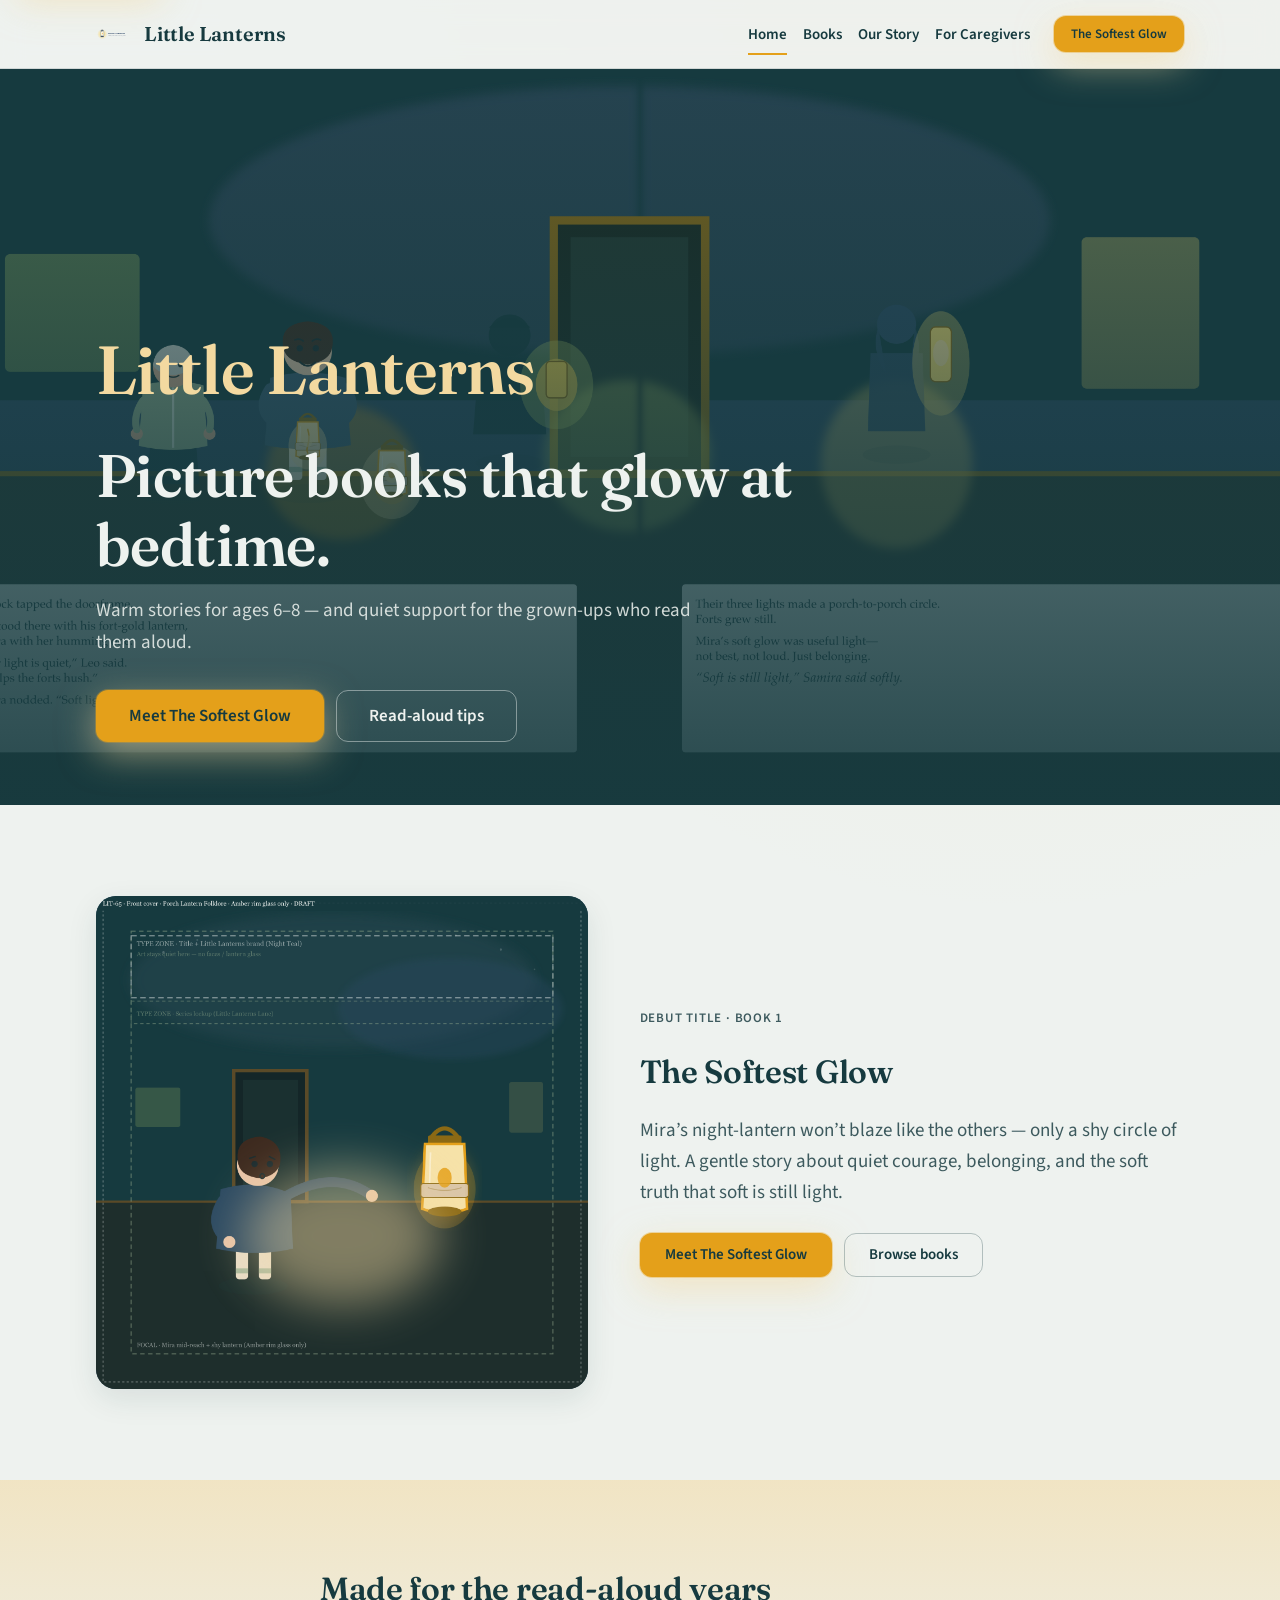
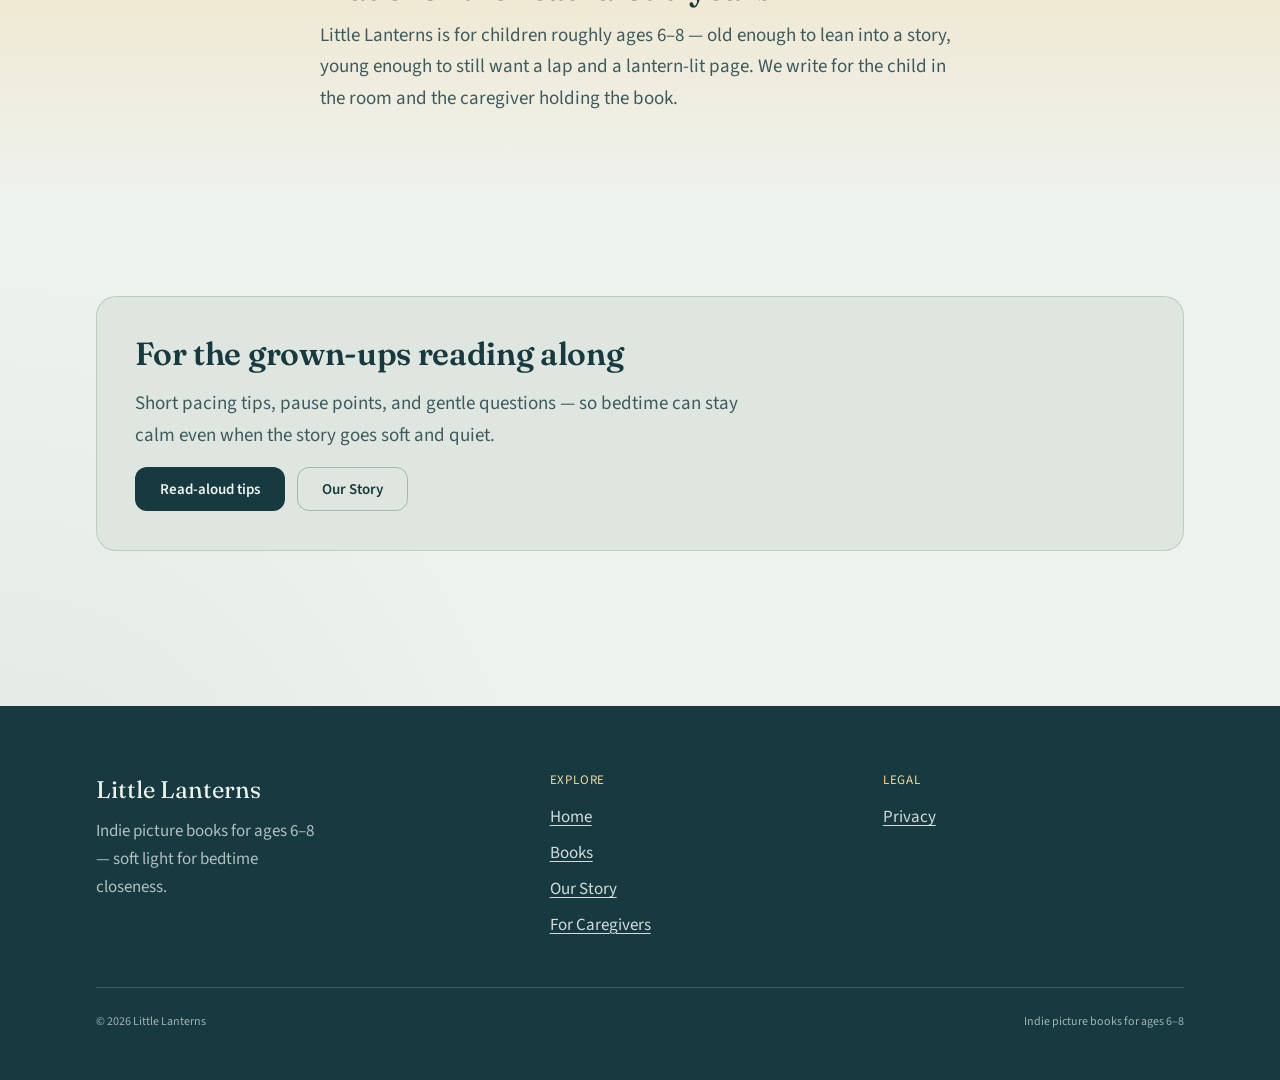
==== index.html @ 205b832d "Publish Little Lanterns website v1 static site. Hosted for LIT-75 via GitHub Pages; no retailer publ" ====
<!DOCTYPE html>
<html lang="en">
  <head>
    <meta charset="utf-8" />
    <meta name="viewport" content="width=device-width, initial-scale=1" />
    <title>Little Lanterns — Picture books that glow at bedtime</title>
    <meta
      name="description"
      content="Little Lanterns makes warm picture books for ages 6–8 — and calm read-aloud support for the grown-ups who share them. Meet debut title The Softest Glow."
    />
    <meta property="og:title" content="Little Lanterns — Picture books that glow at bedtime" />
    <meta
      property="og:description"
      content="Warm picture books for ages 6–8, with read-aloud help for caregivers. Debut: The Softest Glow."
    />
    <meta property="og:type" content="website" />
    <meta property="og:image" content="assets/the-softest-glow-cover.png" />
    <link rel="stylesheet" href="design-system/tokens.css" />
    <link rel="stylesheet" href="design-system/components.css" />
    <link rel="stylesheet" href="assets/site.css" />
  </head>
  <body>
    <a class="ll-skip ll-btn ll-btn--glow" href="#main">Skip to content</a>

    <header class="ll-header">
      <div class="ll-shell ll-header__inner">
        <a class="ll-logo" href="index.html">
          <img
            class="ll-logo__mark"
            src="assets/little-lanterns-mark.svg"
            alt=""
            width="36"
            height="36"
          />
          <span class="ll-brand ll-logo__word">Little Lanterns</span>
        </a>
        <button
          class="ll-nav-toggle"
          type="button"
          data-nav-toggle
          aria-expanded="false"
          aria-controls="site-nav"
        >
          Menu
        </button>
        <nav class="ll-nav" id="site-nav" data-nav aria-label="Primary">
          <ul class="ll-nav__list">
            <li><a class="ll-nav__link" href="index.html" aria-current="page">Home</a></li>
            <li><a class="ll-nav__link" href="books/index.html">Books</a></li>
            <li><a class="ll-nav__link" href="about/index.html">Our Story</a></li>
            <li><a class="ll-nav__link" href="caregivers/index.html">For Caregivers</a></li>
          </ul>
          <a
            class="ll-btn ll-btn--glow ll-btn--sm ll-header__cta"
            href="books/the-softest-glow/index.html"
            >The Softest Glow</a
          >
        </nav>
      </div>
    </header>

    <section class="ll-hero" aria-label="Introduction">
      <div class="ll-hero__media">
        <img
          src="assets/LIT-66-softproof-pp27-28-shared-settle.png"
          alt=""
          width="1600"
          height="1200"
          decoding="async"
          fetchpriority="high"
        />
      </div>
      <div class="ll-shell ll-hero__content">
        <p class="ll-brand">Little Lanterns</p>
        <h1 class="ll-display ll-display-xl">Picture books that glow at bedtime.</h1>
        <p class="ll-lede">
          Warm stories for ages 6–8 — and quiet support for the grown-ups who read them aloud.
        </p>
        <div class="ll-btn-row">
          <a class="ll-btn ll-btn--glow ll-btn--lg" href="books/the-softest-glow/index.html"
            >Meet The Softest Glow</a
          >
          <a class="ll-btn ll-btn--on-dark ll-btn--quiet ll-btn--lg" href="caregivers/index.html"
            >Read-aloud tips</a
          >
        </div>
      </div>
    </section>

    <main id="main">
      <section class="ll-section" aria-labelledby="debut-heading">
        <div class="ll-shell ll-feature-split">
          <a class="ll-book-tile" href="books/the-softest-glow/index.html">
            <div class="ll-book-tile__cover ll-media-frame ll-media-frame--lantern-glow">
              <img
                src="assets/the-softest-glow-cover.png"
                alt="Cover of The Softest Glow"
                width="640"
                height="640"
              />
            </div>
            <span class="ll-sr-only">View The Softest Glow</span>
          </a>
          <div class="ll-stack-5">
            <p class="ll-label" style="margin: 0">Debut title · Book 1</p>
            <h2 id="debut-heading" class="ll-display ll-display-md" style="margin: 0">
              The Softest Glow
            </h2>
            <p class="ll-lede" style="margin: 0">
              Mira’s night-lantern won’t blaze like the others — only a shy circle of light. A
              gentle story about quiet courage, belonging, and the soft truth that soft is still
              light.
            </p>
            <div class="ll-btn-row">
              <a class="ll-btn ll-btn--glow" href="books/the-softest-glow/index.html"
                >Meet The Softest Glow</a
              >
              <a class="ll-btn ll-btn--quiet" href="books/index.html">Browse books</a>
            </div>
          </div>
        </div>
      </section>

      <section class="ll-section ll-band-settle" aria-labelledby="for-heading">
        <div class="ll-shell ll-audience">
          <h2 id="for-heading" class="ll-display ll-display-md" style="margin: 0">
            Made for the read-aloud years
          </h2>
          <p>
            Little Lanterns is for children roughly ages 6–8 — old enough to lean into a story,
            young enough to still want a lap and a lantern-lit page. We write for the child in the
            room and the caregiver holding the book.
          </p>
        </div>
      </section>

      <section class="ll-section" aria-labelledby="care-heading">
        <div class="ll-shell">
          <div class="ll-invite">
            <h2 id="care-heading" class="ll-display ll-display-md" style="margin: 0">
              For the grown-ups reading along
            </h2>
            <p class="ll-lede" style="margin: 0">
              Short pacing tips, pause points, and gentle questions — so bedtime can stay calm even
              when the story goes soft and quiet.
            </p>
            <div class="ll-btn-row">
              <a class="ll-btn ll-btn--primary" href="caregivers/index.html">Read-aloud tips</a>
              <a class="ll-btn ll-btn--quiet" href="about/index.html">Our Story</a>
            </div>
          </div>
        </div>
      </section>
    </main>

    <footer class="ll-footer">
      <div class="ll-shell">
        <div class="ll-footer__grid">
          <div>
            <p class="ll-footer__brand">Little Lanterns</p>
            <p class="ll-footer__tag">
              Indie picture books for ages 6–8 — soft light for bedtime closeness.
            </p>
          </div>
          <div>
            <p class="ll-footer__heading">Explore</p>
            <ul class="ll-footer__list">
              <li><a href="index.html">Home</a></li>
              <li><a href="books/index.html">Books</a></li>
              <li><a href="about/index.html">Our Story</a></li>
              <li><a href="caregivers/index.html">For Caregivers</a></li>
            </ul>
          </div>
          <div>
            <p class="ll-footer__heading">Legal</p>
            <ul class="ll-footer__list">
              <li><a href="privacy/index.html">Privacy</a></li>
            </ul>
          </div>
        </div>
        <div class="ll-footer__legal">
          <span>© 2026 Little Lanterns</span>
          <span>Indie picture books for ages 6–8</span>
        </div>
      </div>
    </footer>

    <script src="assets/site.js" defer></script>
  </body>
</html>
---- design-system/tokens.css ----
/**
 * Little Lanterns — Web Design Tokens
 * Visual system: Porch Lantern Folklore (Art Director lock: LIT-15 / LIT-59)
 * Issue: LIT-69
 *
 * Import once at the app root. Component styles live in components.css.
 */

@import url("https://fonts.googleapis.com/css2?family=Fraunces:opsz,wght@9..144,500;9..144,600;9..144,700&family=Source+Sans+3:ital,wght@0,400;0,500;0,600;0,700;1,400&display=swap");

:root {
  /* —— Brand color (locked AD palette) —— */
  --ll-lantern-amber: #e4a01a;
  --ll-night-teal: #163a3f;
  --ll-mist-paper: #eef2ef;
  --ll-ember-coral: #d45a3a;
  --ll-soft-sage: #8fa88a;
  --ll-porch-blue: #2c4a62;
  --ll-firefly-lime: #c6d96a;
  --ll-window-warm: #f3d9a0;

  /* —— Semantic roles (web) —— */
  --ll-color-bg: var(--ll-mist-paper);
  --ll-color-bg-elevated: #f7f9f7;
  --ll-color-bg-inverse: var(--ll-night-teal);
  --ll-color-bg-dusk: var(--ll-porch-blue);
  --ll-color-bg-settle: var(--ll-window-warm);

  --ll-color-text: var(--ll-night-teal);
  --ll-color-text-muted: #3d5a5e;
  --ll-color-text-on-inverse: var(--ll-mist-paper);
  --ll-color-text-on-dusk: var(--ll-mist-paper);

  --ll-color-brand: var(--ll-night-teal);
  --ll-color-accent: var(--ll-lantern-amber);
  --ll-color-accent-soft: var(--ll-window-warm);
  --ll-color-calm: var(--ll-soft-sage);
  --ll-color-neighbor: var(--ll-firefly-lime);
  --ll-color-stakes: var(--ll-ember-coral);
  /* Darkened coral for small text on Mist Paper (~4.6:1 AA). Raw Ember Coral is large-text only. */
  --ll-color-stakes-text: #a63f28;
  --ll-color-border: color-mix(in srgb, var(--ll-night-teal) 14%, transparent);
  --ll-color-border-strong: color-mix(in srgb, var(--ll-night-teal) 28%, transparent);
  --ll-color-focus: var(--ll-lantern-amber);
  --ll-color-link: var(--ll-porch-blue);
  --ll-color-link-hover: var(--ll-night-teal);

  /* —— Glow (local lantern treatment — never page-wide glitter) —— */
  --ll-glow-shy: color-mix(in srgb, var(--ll-lantern-amber) 35%, transparent);
  --ll-glow-soft-true: color-mix(in srgb, var(--ll-window-warm) 55%, transparent);
  --ll-glow-settle: color-mix(in srgb, var(--ll-window-warm) 40%, transparent);

  /* —— Typography —— */
  --ll-font-display: "Fraunces", "Palatino Linotype", Palatino, serif;
  --ll-font-body: "Source Sans 3", "Source Sans Pro", "Segoe UI", sans-serif;
  --ll-font-ui: var(--ll-font-body);

  --ll-fs-display-xl: clamp(2.5rem, 1.8rem + 2.8vw, 3.75rem);
  --ll-fs-display-lg: clamp(2rem, 1.55rem + 1.8vw, 2.75rem);
  --ll-fs-display-md: clamp(1.625rem, 1.4rem + 0.9vw, 2rem);
  --ll-fs-title: 1.375rem;
  --ll-fs-body-lg: 1.1875rem;
  --ll-fs-body: 1.0625rem;
  --ll-fs-body-sm: 0.9375rem;
  --ll-fs-label: 0.8125rem;
  --ll-fs-caption: 0.75rem;

  --ll-lh-display: 1.15;
  --ll-lh-title: 1.3;
  --ll-lh-body: 1.65;
  --ll-lh-tight: 1.35;

  --ll-tracking-display: -0.01em;
  --ll-tracking-label: 0.06em;

  --ll-fw-regular: 400;
  --ll-fw-medium: 500;
  --ll-fw-semibold: 600;
  --ll-fw-bold: 700;

  /* —— Spacing (4px base) —— */
  --ll-space-1: 0.25rem;
  --ll-space-2: 0.5rem;
  --ll-space-3: 0.75rem;
  --ll-space-4: 1rem;
  --ll-space-5: 1.5rem;
  --ll-space-6: 2rem;
  --ll-space-7: 3rem;
  --ll-space-8: 4rem;
  --ll-space-9: 6rem;

  --ll-section-y: clamp(3.5rem, 2.5rem + 4vw, 6rem);
  --ll-gutter: clamp(1.25rem, 1rem + 2vw, 2rem);
  --ll-content-max: 68rem;
  --ll-prose-max: 38rem;
  --ll-narrow-max: 28rem;

  /* —— Radius / elevation —— */
  --ll-radius-sm: 0.375rem;
  --ll-radius-md: 0.75rem;
  --ll-radius-lg: 1.25rem;
  --ll-radius-pill: 999px;

  --ll-shadow-soft: 0 10px 30px color-mix(in srgb, var(--ll-night-teal) 10%, transparent);
  --ll-shadow-glow: 0 0 0 1px var(--ll-glow-shy), 0 12px 36px var(--ll-glow-soft-true);
  /* Dual-tone focus: teal halo + amber outline (see a11y.css for :focus-visible) */
  --ll-shadow-focus: 0 0 0 3px var(--ll-night-teal), 0 0 0 6px var(--ll-color-focus);

  /* —— Motion —— */
  --ll-ease-out: cubic-bezier(0.22, 1, 0.36, 1);
  --ll-duration-fast: 140ms;
  --ll-duration-med: 280ms;
  --ll-duration-slow: 520ms;

  /* —— Control sizes —— */
  --ll-control-h-sm: 2.25rem;
  --ll-control-h-md: 2.75rem;
  --ll-control-h-lg: 3.25rem;
  --ll-icon-sm: 1rem;
  --ll-icon-md: 1.25rem;
}

@media (prefers-reduced-motion: reduce) {
  :root {
    --ll-duration-fast: 0ms;
    --ll-duration-med: 0ms;
    --ll-duration-slow: 0ms;
  }
}

/* Full transform/animation kill lives in a11y.css */
---- design-system/components.css ----
/**
 * Little Lanterns — Component primitives
 * Depends on tokens.css
 */

*,
*::before,
*::after {
  box-sizing: border-box;
}

html {
  color-scheme: light;
}

body {
  margin: 0;
  font-family: var(--ll-font-body);
  font-size: var(--ll-fs-body);
  font-weight: var(--ll-fw-regular);
  line-height: var(--ll-lh-body);
  color: var(--ll-color-text);
  background:
    radial-gradient(
      120% 80% at 80% -10%,
      color-mix(in srgb, var(--ll-window-warm) 35%, transparent),
      transparent 55%
    ),
    radial-gradient(
      90% 60% at 0% 100%,
      color-mix(in srgb, var(--ll-soft-sage) 18%, transparent),
      transparent 50%
    ),
    var(--ll-color-bg);
  -webkit-font-smoothing: antialiased;
  text-rendering: optimizeLegibility;
}

img {
  max-width: 100%;
  height: auto;
  display: block;
}

a {
  color: var(--ll-color-link);
  text-underline-offset: 0.18em;
  transition: color var(--ll-duration-fast) var(--ll-ease-out);
}

a:hover {
  color: var(--ll-color-link-hover);
}

:focus-visible {
  outline: 3px solid var(--ll-lantern-amber);
  outline-offset: 3px;
  box-shadow: 0 0 0 3px var(--ll-night-teal);
}

/* —— Type roles —— */
.ll-brand {
  font-family: var(--ll-font-display);
  font-weight: var(--ll-fw-semibold);
  font-optical-sizing: auto;
  letter-spacing: var(--ll-tracking-display);
  color: var(--ll-color-brand);
}

.ll-display {
  font-family: var(--ll-font-display);
  font-weight: var(--ll-fw-semibold);
  font-optical-sizing: auto;
  line-height: var(--ll-lh-display);
  letter-spacing: var(--ll-tracking-display);
  color: var(--ll-color-text);
}

.ll-display-xl { font-size: var(--ll-fs-display-xl); }
.ll-display-lg { font-size: var(--ll-fs-display-lg); }
.ll-display-md { font-size: var(--ll-fs-display-md); }

.ll-title {
  font-family: var(--ll-font-display);
  font-size: var(--ll-fs-title);
  font-weight: var(--ll-fw-semibold);
  line-height: var(--ll-lh-title);
}

.ll-lede {
  font-size: var(--ll-fs-body-lg);
  max-width: var(--ll-prose-max);
  color: var(--ll-color-text-muted);
}

.ll-label {
  font-family: var(--ll-font-ui);
  font-size: var(--ll-fs-label);
  font-weight: var(--ll-fw-semibold);
  letter-spacing: var(--ll-tracking-label);
  text-transform: uppercase;
  color: var(--ll-color-text-muted);
}

.ll-caption {
  font-size: var(--ll-fs-caption);
  line-height: var(--ll-lh-tight);
  color: var(--ll-color-text-muted);
}

.ll-prose {
  max-width: var(--ll-prose-max);
}

.ll-prose > * + * {
  margin-top: var(--ll-space-4);
}

/* —— Layout —— */
.ll-shell {
  width: min(100% - (var(--ll-gutter) * 2), var(--ll-content-max));
  margin-inline: auto;
}

.ll-section {
  padding-block: var(--ll-section-y);
}

.ll-band-inverse {
  background: linear-gradient(
    165deg,
    var(--ll-porch-blue) 0%,
    var(--ll-night-teal) 58%,
    #102a2e 100%
  );
  color: var(--ll-color-text-on-inverse);
}

.ll-band-inverse .ll-brand,
.ll-band-inverse .ll-display,
.ll-band-inverse .ll-title {
  color: var(--ll-color-text-on-inverse);
}

.ll-band-inverse .ll-lede,
.ll-band-inverse .ll-caption,
.ll-band-inverse .ll-label {
  /* ≥85% mist over night teal keeps ~8:1; avoid dropping below ~78% (~7:1) */
  color: color-mix(in srgb, var(--ll-mist-paper) 88%, transparent);
}

.ll-band-settle {
  background:
    linear-gradient(
      180deg,
      color-mix(in srgb, var(--ll-window-warm) 55%, var(--ll-mist-paper)),
      var(--ll-mist-paper)
    );
}

/* —— Buttons —— */
.ll-btn {
  --ll-btn-bg: var(--ll-night-teal);
  --ll-btn-fg: var(--ll-mist-paper);
  --ll-btn-border: transparent;
  --ll-btn-hover: color-mix(in srgb, var(--ll-night-teal) 88%, #000);

  appearance: none;
  display: inline-flex;
  align-items: center;
  justify-content: center;
  gap: var(--ll-space-2);
  min-height: var(--ll-control-h-md);
  padding: 0 var(--ll-space-5);
  border: 1.5px solid var(--ll-btn-border);
  border-radius: var(--ll-radius-md);
  background: var(--ll-btn-bg);
  color: var(--ll-btn-fg);
  font-family: var(--ll-font-ui);
  font-size: var(--ll-fs-body-sm);
  font-weight: var(--ll-fw-semibold);
  line-height: 1;
  text-decoration: none;
  cursor: pointer;
  transition:
    background var(--ll-duration-fast) var(--ll-ease-out),
    color var(--ll-duration-fast) var(--ll-ease-out),
    border-color var(--ll-duration-fast) var(--ll-ease-out),
    transform var(--ll-duration-fast) var(--ll-ease-out),
    box-shadow var(--ll-duration-med) var(--ll-ease-out);
}

.ll-btn:hover {
  background: var(--ll-btn-hover);
  color: var(--ll-btn-fg);
  text-decoration: none;
}

.ll-btn:active {
  transform: translateY(1px);
}

.ll-btn:disabled,
.ll-btn[aria-disabled="true"] {
  opacity: 0.5;
  cursor: not-allowed;
  transform: none;
}

.ll-btn--lg {
  min-height: var(--ll-control-h-lg);
  padding-inline: var(--ll-space-6);
  font-size: var(--ll-fs-body);
}

.ll-btn--sm {
  min-height: var(--ll-control-h-sm);
  padding-inline: var(--ll-space-4);
  font-size: var(--ll-fs-label);
}

.ll-btn--primary {
  --ll-btn-bg: var(--ll-night-teal);
  --ll-btn-fg: var(--ll-mist-paper);
  --ll-btn-hover: color-mix(in srgb, var(--ll-night-teal) 86%, #000);
}

.ll-btn--glow {
  --ll-btn-bg: var(--ll-lantern-amber);
  --ll-btn-fg: var(--ll-night-teal);
  --ll-btn-hover: color-mix(in srgb, var(--ll-lantern-amber) 88%, #fff);
  box-shadow: var(--ll-shadow-glow);
}

.ll-btn--quiet {
  --ll-btn-bg: transparent;
  --ll-btn-fg: var(--ll-night-teal);
  --ll-btn-border: var(--ll-color-border-strong);
  --ll-btn-hover: color-mix(in srgb, var(--ll-soft-sage) 22%, var(--ll-mist-paper));
}

.ll-btn--on-dark {
  --ll-btn-bg: var(--ll-mist-paper);
  --ll-btn-fg: var(--ll-night-teal);
  --ll-btn-hover: color-mix(in srgb, var(--ll-mist-paper) 88%, var(--ll-window-warm));
}

.ll-btn--on-dark.ll-btn--quiet {
  --ll-btn-bg: transparent;
  --ll-btn-fg: var(--ll-mist-paper);
  --ll-btn-border: color-mix(in srgb, var(--ll-mist-paper) 45%, transparent);
  --ll-btn-hover: color-mix(in srgb, var(--ll-mist-paper) 12%, transparent);
}

.ll-btn-row {
  display: flex;
  flex-wrap: wrap;
  gap: var(--ll-space-3);
}

/* —— Interactive surfaces (books / caregiver tools) —— */
.ll-book-tile {
  display: grid;
  gap: var(--ll-space-4);
  text-decoration: none;
  color: inherit;
  transition: transform var(--ll-duration-med) var(--ll-ease-out);
}

.ll-book-tile:hover {
  transform: translateY(-3px);
  color: inherit;
  text-decoration: none;
}

.ll-book-tile__cover {
  position: relative;
  aspect-ratio: 1 / 1;
  border-radius: var(--ll-radius-lg);
  overflow: hidden;
  background: var(--ll-night-teal);
  box-shadow: var(--ll-shadow-soft);
}

.ll-book-tile__cover img {
  width: 100%;
  height: 100%;
  object-fit: cover;
}

.ll-book-tile__cover::after {
  content: "";
  position: absolute;
  inset: auto 18% 12% 18%;
  height: 28%;
  border-radius: 50%;
  background: var(--ll-glow-shy);
  filter: blur(18px);
  pointer-events: none;
  opacity: 0.85;
}

.ll-book-tile__meta {
  display: grid;
  gap: var(--ll-space-1);
}

.ll-care-panel {
  display: grid;
  gap: var(--ll-space-3);
  padding: var(--ll-space-5);
  border-radius: var(--ll-radius-lg);
  background: color-mix(in srgb, var(--ll-window-warm) 42%, var(--ll-mist-paper));
  border: 1px solid color-mix(in srgb, var(--ll-lantern-amber) 28%, transparent);
}

.ll-care-panel__title {
  margin: 0;
  font-family: var(--ll-font-display);
  font-size: var(--ll-fs-title);
}

/* —— Imagery treatment —— */
.ll-media-bleed {
  width: 100vw;
  margin-left: calc(50% - 50vw);
  overflow: hidden;
  background: var(--ll-night-teal);
}

.ll-media-bleed img {
  width: 100%;
  max-height: min(72vh, 44rem);
  object-fit: cover;
  object-position: center 40%;
}

.ll-media-frame {
  position: relative;
  border-radius: var(--ll-radius-lg);
  overflow: hidden;
  background: var(--ll-porch-blue);
  box-shadow: var(--ll-shadow-soft);
}

.ll-media-frame--lantern-glow::after {
  content: "";
  position: absolute;
  inset: 55% 30% 8% 30%;
  border-radius: 50%;
  background: var(--ll-glow-soft-true);
  filter: blur(24px);
  pointer-events: none;
}

.ll-media-mat {
  padding: var(--ll-space-3);
  background: var(--ll-mist-paper);
  border: 1px solid var(--ll-color-border);
  border-radius: var(--ll-radius-lg);
}

.ll-media-mat > .ll-media-frame {
  border-radius: calc(var(--ll-radius-lg) - 4px);
}

/* —— Forms (caregiver tools) —— */
.ll-field {
  display: grid;
  gap: var(--ll-space-2);
}

.ll-input,
.ll-select,
.ll-textarea {
  width: 100%;
  min-height: var(--ll-control-h-md);
  padding: 0.65rem 0.9rem;
  border: 1.5px solid var(--ll-color-border-strong);
  border-radius: var(--ll-radius-md);
  background: #fff;
  color: var(--ll-color-text);
  font: inherit;
}

.ll-textarea {
  min-height: 7rem;
  resize: vertical;
}

.ll-input:focus-visible,
.ll-select:focus-visible,
.ll-textarea:focus-visible {
  border-color: var(--ll-lantern-amber);
}

/* —— Utilities —— */
.ll-stack-2 { display: grid; gap: var(--ll-space-2); }
.ll-stack-3 { display: grid; gap: var(--ll-space-3); }
.ll-stack-4 { display: grid; gap: var(--ll-space-4); }
.ll-stack-5 { display: grid; gap: var(--ll-space-5); }
.ll-stack-6 { display: grid; gap: var(--ll-space-6); }

.ll-cluster {
  display: flex;
  flex-wrap: wrap;
  gap: var(--ll-space-3);
  align-items: center;
}

.ll-sr-only {
  position: absolute;
  width: 1px;
  height: 1px;
  padding: 0;
  margin: -1px;
  overflow: hidden;
  clip: rect(0, 0, 0, 0);
  white-space: nowrap;
  border: 0;
}
---- assets/site.css ----
/**
 * Little Lanterns site chrome — layout beyond design-system primitives.
 * Depends on /design-system/tokens.css + components.css
 */

.ll-skip {
  position: absolute;
  left: var(--ll-space-4);
  top: var(--ll-space-4);
  z-index: 100;
  transform: translateY(-160%);
  transition: transform var(--ll-duration-fast) var(--ll-ease-out);
}

.ll-skip:focus {
  transform: translateY(0);
}

.ll-header {
  position: sticky;
  top: 0;
  z-index: 40;
  backdrop-filter: blur(12px);
  background: color-mix(in srgb, var(--ll-mist-paper) 88%, transparent);
  border-bottom: 1px solid var(--ll-color-border);
}

.ll-header__inner {
  display: flex;
  align-items: center;
  justify-content: space-between;
  gap: var(--ll-space-4);
  min-height: 4.25rem;
  padding-block: var(--ll-space-3);
}

.ll-logo {
  display: inline-flex;
  align-items: center;
  gap: var(--ll-space-3);
  text-decoration: none;
  color: inherit;
}

.ll-logo:hover {
  color: inherit;
  text-decoration: none;
}

.ll-logo__mark {
  width: 2.25rem;
  height: 2.25rem;
  flex-shrink: 0;
}

.ll-logo__word {
  font-size: 1.25rem;
  line-height: 1;
}

.ll-nav {
  display: flex;
  align-items: center;
  gap: var(--ll-space-5);
}

.ll-nav__list {
  display: flex;
  flex-wrap: wrap;
  gap: var(--ll-space-1) var(--ll-space-4);
  margin: 0;
  padding: 0;
  list-style: none;
}

.ll-nav__link {
  font-family: var(--ll-font-ui);
  font-size: var(--ll-fs-body-sm);
  font-weight: var(--ll-fw-semibold);
  color: var(--ll-color-text);
  text-decoration: none;
  padding-block: var(--ll-space-2);
  border-bottom: 2px solid transparent;
}

.ll-nav__link:hover {
  color: var(--ll-color-link);
  text-decoration: none;
}

.ll-nav__link[aria-current="page"] {
  border-bottom-color: var(--ll-lantern-amber);
  color: var(--ll-night-teal);
}

.ll-nav-toggle {
  display: none;
  appearance: none;
  border: 1.5px solid var(--ll-color-border-strong);
  border-radius: var(--ll-radius-md);
  background: transparent;
  color: var(--ll-night-teal);
  min-height: 2.5rem;
  padding: 0 var(--ll-space-3);
  font: inherit;
  font-weight: var(--ll-fw-semibold);
  cursor: pointer;
}

.ll-hero {
  position: relative;
  min-height: min(88vh, 46rem);
  display: grid;
  align-items: end;
  color: var(--ll-mist-paper);
  overflow: hidden;
}

.ll-hero__media {
  position: absolute;
  inset: 0;
  z-index: 0;
}

.ll-hero__media img {
  width: 100%;
  height: 100%;
  object-fit: cover;
  object-position: center 35%;
}

.ll-hero__media::after {
  content: "";
  position: absolute;
  inset: 0;
  background:
    linear-gradient(
      180deg,
      color-mix(in srgb, var(--ll-night-teal) 18%, transparent) 0%,
      color-mix(in srgb, var(--ll-night-teal) 72%, transparent) 55%,
      color-mix(in srgb, var(--ll-night-teal) 92%, transparent) 100%
    );
}

.ll-hero__content {
  position: relative;
  z-index: 1;
  padding-block: clamp(3rem, 8vh, 5.5rem) clamp(2.5rem, 7vh, 4.5rem);
  animation: ll-rise var(--ll-duration-slow) var(--ll-ease-out) both;
}

.ll-hero .ll-brand {
  color: var(--ll-window-warm);
  font-size: clamp(2.75rem, 2rem + 3vw, 4.25rem);
  display: block;
  margin-bottom: var(--ll-space-4);
}

.ll-hero .ll-display {
  color: var(--ll-mist-paper);
  max-width: 18ch;
  margin: 0 0 var(--ll-space-4);
}

.ll-hero .ll-lede {
  color: color-mix(in srgb, var(--ll-mist-paper) 86%, transparent);
  margin: 0 0 var(--ll-space-6);
}

.ll-feature-split {
  display: grid;
  grid-template-columns: minmax(0, 0.95fr) minmax(0, 1.05fr);
  gap: clamp(1.5rem, 4vw, 3.5rem);
  align-items: center;
}

.ll-audience {
  display: grid;
  gap: var(--ll-space-3);
  max-width: 40rem;
}

.ll-audience p {
  margin: 0;
  font-size: var(--ll-fs-body-lg);
  color: var(--ll-color-text-muted);
}

.ll-invite {
  display: grid;
  gap: var(--ll-space-4);
  padding: clamp(1.5rem, 3vw, 2.5rem);
  border-radius: var(--ll-radius-lg);
  background: color-mix(in srgb, var(--ll-soft-sage) 16%, var(--ll-mist-paper));
  border: 1px solid color-mix(in srgb, var(--ll-soft-sage) 40%, transparent);
}

.ll-footer {
  margin-top: var(--ll-space-8);
  padding-block: var(--ll-space-8) var(--ll-space-7);
  background: var(--ll-night-teal);
  color: var(--ll-mist-paper);
}

.ll-footer a {
  color: color-mix(in srgb, var(--ll-mist-paper) 88%, transparent);
}

.ll-footer a:hover {
  color: var(--ll-window-warm);
}

.ll-footer__grid {
  display: grid;
  grid-template-columns: 1.4fr 1fr 1fr;
  gap: var(--ll-space-6);
}

.ll-footer__brand {
  font-family: var(--ll-font-display);
  font-size: 1.5rem;
  margin: 0 0 var(--ll-space-2);
}

.ll-footer__tag {
  margin: 0;
  color: color-mix(in srgb, var(--ll-mist-paper) 72%, transparent);
  max-width: 28ch;
}

.ll-footer__heading {
  margin: 0 0 var(--ll-space-3);
  font-size: var(--ll-fs-label);
  letter-spacing: var(--ll-tracking-label);
  text-transform: uppercase;
  color: var(--ll-window-warm);
}

.ll-footer__list {
  margin: 0;
  padding: 0;
  list-style: none;
  display: grid;
  gap: var(--ll-space-2);
}

.ll-footer__legal {
  margin-top: var(--ll-space-7);
  padding-top: var(--ll-space-5);
  border-top: 1px solid color-mix(in srgb, var(--ll-mist-paper) 18%, transparent);
  display: flex;
  flex-wrap: wrap;
  gap: var(--ll-space-3);
  justify-content: space-between;
  font-size: var(--ll-fs-caption);
  color: color-mix(in srgb, var(--ll-mist-paper) 65%, transparent);
}

.ll-page-hero {
  padding-block: clamp(2.5rem, 6vh, 4rem) var(--ll-space-6);
}

.ll-book-grid {
  display: grid;
  grid-template-columns: repeat(auto-fit, minmax(15rem, 18rem));
  gap: var(--ll-space-6);
}

.ll-coming {
  opacity: 0.72;
  pointer-events: none;
}

.ll-detail {
  display: grid;
  grid-template-columns: minmax(0, 22rem) minmax(0, 1fr);
  gap: clamp(1.75rem, 4vw, 3.5rem);
  align-items: start;
}

.ll-beats {
  margin: 0;
  padding: 0;
  list-style: none;
  display: grid;
  gap: var(--ll-space-4);
}

.ll-beats li {
  padding-left: var(--ll-space-5);
  border-left: 3px solid var(--ll-lantern-amber);
}

.ll-look {
  display: grid;
  grid-template-columns: repeat(auto-fit, minmax(11rem, 1fr));
  gap: var(--ll-space-4);
}

.ll-look figure {
  margin: 0;
  display: grid;
  gap: var(--ll-space-2);
}

.ll-look img {
  border-radius: var(--ll-radius-md);
  box-shadow: var(--ll-shadow-soft);
  aspect-ratio: 1;
  object-fit: cover;
}

.ll-tips {
  display: grid;
  gap: var(--ll-space-4);
}

@keyframes ll-rise {
  from {
    opacity: 0;
    transform: translateY(1rem);
  }
  to {
    opacity: 1;
    transform: translateY(0);
  }
}

@media (max-width: 820px) {
  .ll-nav-toggle {
    display: inline-flex;
    align-items: center;
  }

  .ll-nav {
    position: absolute;
    left: var(--ll-gutter);
    right: var(--ll-gutter);
    top: calc(100% + 0.35rem);
    display: none;
    flex-direction: column;
    align-items: stretch;
    gap: var(--ll-space-3);
    padding: var(--ll-space-4);
    border-radius: var(--ll-radius-lg);
    background: var(--ll-mist-paper);
    border: 1px solid var(--ll-color-border-strong);
    box-shadow: var(--ll-shadow-soft);
  }

  .ll-nav.is-open {
    display: flex;
  }

  .ll-nav__list {
    flex-direction: column;
    gap: 0;
  }

  .ll-nav__link {
    display: block;
    padding: var(--ll-space-3) 0;
  }

  .ll-feature-split,
  .ll-detail,
  .ll-footer__grid {
    grid-template-columns: 1fr;
  }

  .ll-header__cta {
    display: none;
  }
}

@media (prefers-reduced-motion: reduce) {
  .ll-hero__content,
  .ll-book-tile {
    animation: none !important;
    transition: none !important;
  }
}
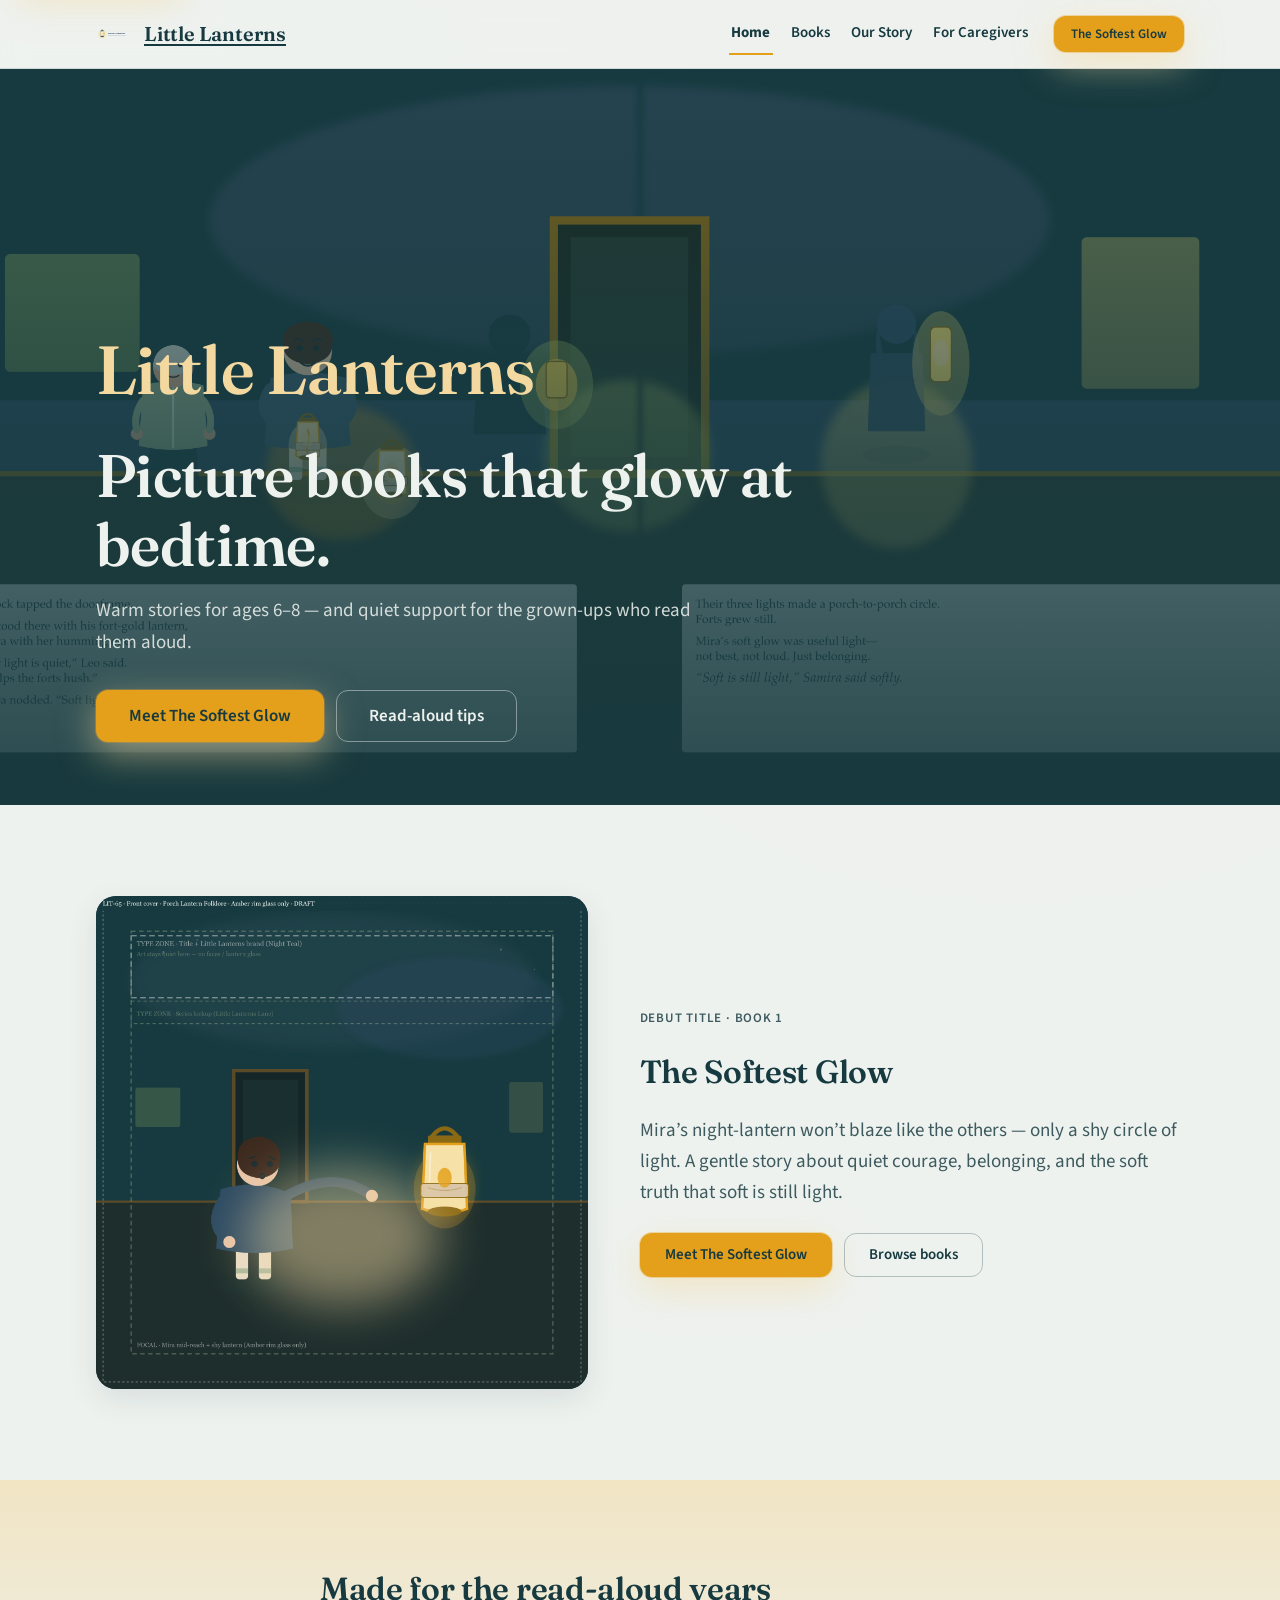
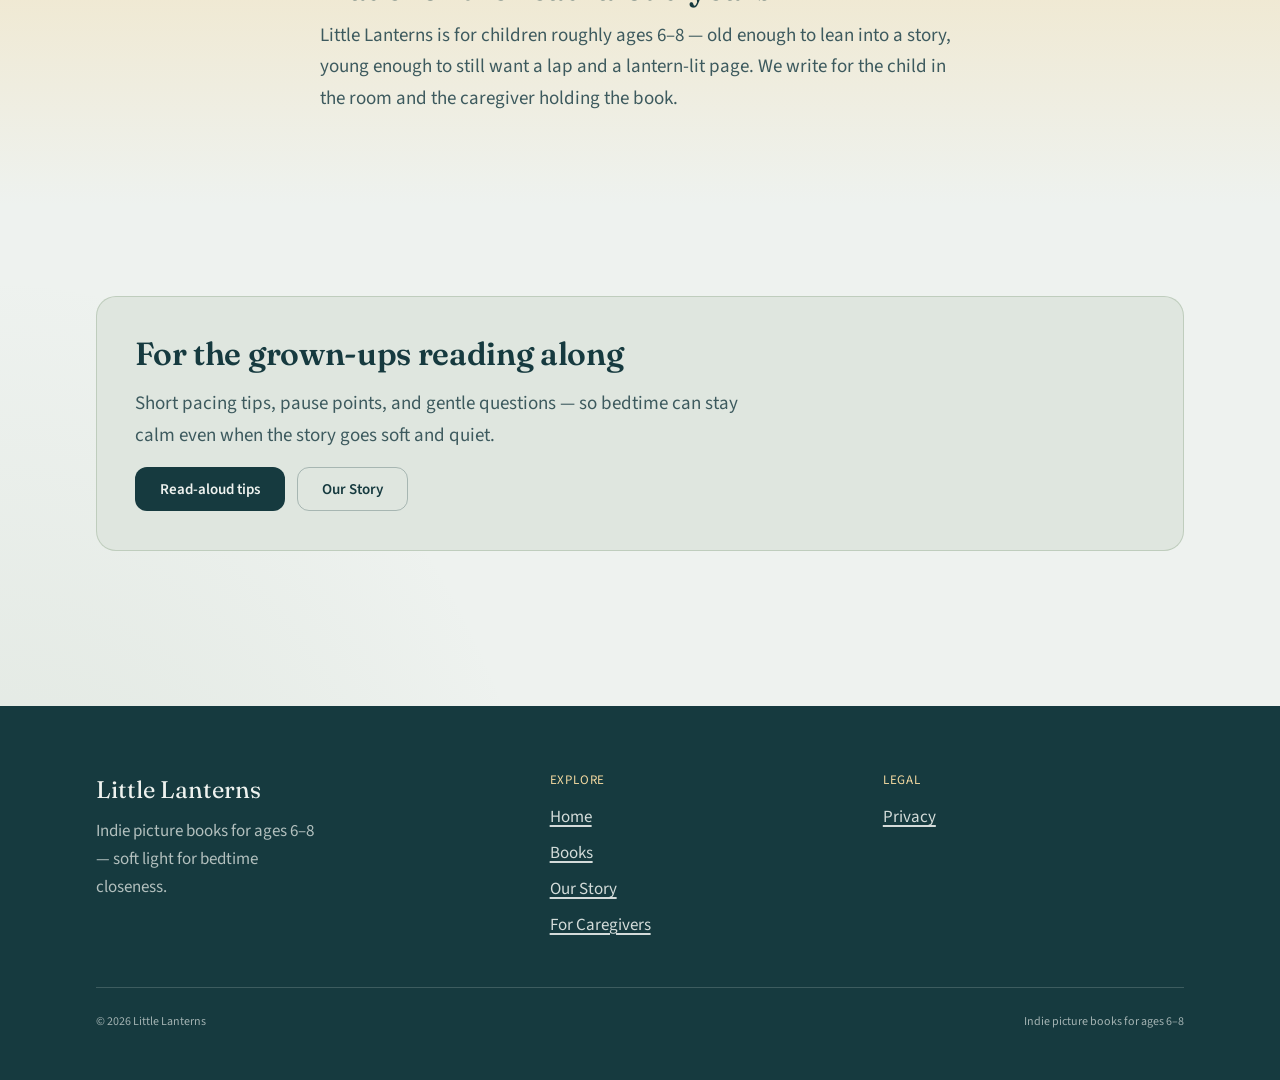
==== commit 463f3cd0: "fix(a11y): wire a11y.css and relative URLs for GitHub Pages LIT-78 page-level WCAG AA pass: import d" ====
--- a/index.html
+++ b/index.html
@@ -17,10 +17,11 @@
     <meta property="og:image" content="assets/the-softest-glow-cover.png" />
     <link rel="stylesheet" href="design-system/tokens.css" />
     <link rel="stylesheet" href="design-system/components.css" />
+    <link rel="stylesheet" href="design-system/a11y.css" />
     <link rel="stylesheet" href="assets/site.css" />
   </head>
   <body>
-    <a class="ll-skip ll-btn ll-btn--glow" href="#main">Skip to content</a>
+    <a class="ll-skip ll-btn ll-btn--glow" href="#main-content">Skip to main content</a>
 
     <header class="ll-header">
       <div class="ll-shell ll-header__inner">
@@ -31,7 +32,7 @@
             alt=""
             width="36"
             height="36"
-          />
+           aria-hidden="true" />
           <span class="ll-brand ll-logo__word">Little Lanterns</span>
         </a>
         <button
@@ -59,35 +60,36 @@
       </div>
     </header>
 
-    <section class="ll-hero" aria-label="Introduction">
-      <div class="ll-hero__media">
-        <img
-          src="assets/LIT-66-softproof-pp27-28-shared-settle.png"
-          alt=""
-          width="1600"
-          height="1200"
-          decoding="async"
-          fetchpriority="high"
-        />
-      </div>
-      <div class="ll-shell ll-hero__content">
-        <p class="ll-brand">Little Lanterns</p>
-        <h1 class="ll-display ll-display-xl">Picture books that glow at bedtime.</h1>
-        <p class="ll-lede">
-          Warm stories for ages 6–8 — and quiet support for the grown-ups who read them aloud.
-        </p>
-        <div class="ll-btn-row">
-          <a class="ll-btn ll-btn--glow ll-btn--lg" href="books/the-softest-glow/index.html"
-            >Meet The Softest Glow</a
-          >
-          <a class="ll-btn ll-btn--on-dark ll-btn--quiet ll-btn--lg" href="caregivers/index.html"
-            >Read-aloud tips</a
-          >
+    <main id="main-content" tabindex="-1">
+      <section class="ll-hero" aria-label="Introduction">
+        <div class="ll-hero__media">
+          <img
+            src="assets/LIT-66-softproof-pp27-28-shared-settle.png"
+            alt=""
+            width="1600"
+            height="1200"
+            decoding="async"
+            fetchpriority="high"
+            aria-hidden="true"
+          />
         </div>
-      </div>
-    </section>
+        <div class="ll-shell ll-hero__content">
+          <p class="ll-brand">Little Lanterns</p>
+          <h1 class="ll-display ll-display-xl">Picture books that glow at bedtime.</h1>
+          <p class="ll-lede">
+            Warm stories for ages 6–8 — and quiet support for the grown-ups who read them aloud.
+          </p>
+          <div class="ll-btn-row">
+            <a class="ll-btn ll-btn--glow ll-btn--lg" href="books/the-softest-glow/index.html"
+              >Meet The Softest Glow</a
+            >
+            <a class="ll-btn ll-btn--on-dark ll-btn--quiet ll-btn--lg" href="caregivers/index.html"
+              >Read-aloud tips</a
+            >
+          </div>
+        </div>
+      </section>
 
-    <main id="main">
       <section class="ll-section" aria-labelledby="debut-heading">
         <div class="ll-shell ll-feature-split">
           <a class="ll-book-tile" href="books/the-softest-glow/index.html">
--- a/design-system/a11y.css
+++ b/design-system/a11y.css
@@ -0,0 +1,282 @@
+/**
+ * Little Lanterns — Accessibility primitives (WCAG AA)
+ * Issue: LIT-74
+ * Depends on: tokens.css, components.css
+ *
+ * Import after components.css on every page.
+ */
+
+/* —— Skip link —— */
+.ll-skip {
+  position: absolute;
+  inset-inline-start: var(--ll-gutter);
+  top: var(--ll-space-3);
+  z-index: 1000;
+  padding: 0.65rem 1rem;
+  border-radius: var(--ll-radius-md);
+  background: var(--ll-night-teal);
+  color: var(--ll-mist-paper);
+  font-weight: var(--ll-fw-semibold);
+  text-decoration: none;
+  transform: translateY(-200%);
+  transition: transform var(--ll-duration-fast) var(--ll-ease-out);
+}
+
+.ll-skip:focus,
+.ll-skip:focus-visible {
+  transform: translateY(0);
+  box-shadow: var(--ll-shadow-focus);
+  outline: none;
+  color: var(--ll-mist-paper);
+}
+
+/* —— Focus: dual ring works on mist + inverse —— */
+:focus-visible {
+  outline: 3px solid var(--ll-lantern-amber);
+  outline-offset: 3px;
+  box-shadow: 0 0 0 3px var(--ll-night-teal);
+}
+
+.ll-band-inverse :focus-visible,
+.ll-btn--on-dark:focus-visible,
+.ll-btn--glow:focus-visible {
+  outline-color: var(--ll-window-warm);
+  box-shadow: 0 0 0 3px var(--ll-night-teal);
+}
+
+/* —— Body links: never color-only —— */
+a:not(.ll-btn):not(.ll-book-tile):not(.ll-nav__link):not(.ll-brand-link) {
+  text-decoration: underline;
+  text-decoration-thickness: 1.5px;
+  text-underline-offset: 0.18em;
+}
+
+/* —— Site header / primary nav —— */
+.ll-site-header {
+  position: sticky;
+  top: 0;
+  z-index: 50;
+  background: color-mix(in srgb, var(--ll-mist-paper) 92%, transparent);
+  backdrop-filter: blur(10px);
+  border-bottom: 1px solid var(--ll-color-border);
+}
+
+.ll-site-header__inner {
+  display: flex;
+  align-items: center;
+  justify-content: space-between;
+  gap: var(--ll-space-4);
+  min-height: 3.75rem;
+  padding-block: var(--ll-space-3);
+}
+
+.ll-brand-link {
+  font-family: var(--ll-font-display);
+  font-size: 1.35rem;
+  font-weight: var(--ll-fw-semibold);
+  color: var(--ll-color-brand);
+  text-decoration: none;
+  letter-spacing: var(--ll-tracking-display);
+}
+
+.ll-brand-link:hover {
+  color: var(--ll-color-brand);
+  text-decoration: none;
+}
+
+.ll-nav {
+  display: flex;
+  align-items: center;
+  gap: var(--ll-space-2);
+}
+
+.ll-nav__list {
+  display: flex;
+  flex-wrap: wrap;
+  align-items: center;
+  gap: var(--ll-space-1) var(--ll-space-4);
+  margin: 0;
+  padding: 0;
+  list-style: none;
+}
+
+.ll-nav__link {
+  display: inline-flex;
+  align-items: center;
+  min-height: 2.5rem;
+  padding: 0.25rem 0.15rem;
+  color: var(--ll-color-text);
+  font-weight: var(--ll-fw-medium);
+  text-decoration: none;
+  border-bottom: 2px solid transparent;
+}
+
+.ll-nav__link:hover {
+  color: var(--ll-color-link-hover);
+  text-decoration: none;
+}
+
+/* Active: weight + underline — not color alone (WCAG 1.4.1) */
+.ll-nav__link[aria-current="page"] {
+  font-weight: var(--ll-fw-bold);
+  border-bottom-color: var(--ll-lantern-amber);
+  color: var(--ll-night-teal);
+}
+
+.ll-nav-toggle {
+  display: none;
+  align-items: center;
+  justify-content: center;
+  width: var(--ll-control-h-md);
+  height: var(--ll-control-h-md);
+  border: 1.5px solid var(--ll-color-border-strong);
+  border-radius: var(--ll-radius-md);
+  background: transparent;
+  color: var(--ll-night-teal);
+  cursor: pointer;
+}
+
+.ll-nav-toggle__icon {
+  display: block;
+  width: 1.15rem;
+  height: 2px;
+  background: currentColor;
+  box-shadow: 0 -6px 0 currentColor, 0 6px 0 currentColor;
+}
+
+@media (max-width: 719px) {
+  .ll-nav-toggle {
+    display: inline-flex;
+  }
+
+  .ll-nav {
+    position: absolute;
+    inset-inline: var(--ll-gutter);
+    top: calc(100% + 0.35rem);
+    display: none;
+    padding: var(--ll-space-4);
+    border-radius: var(--ll-radius-lg);
+    background: var(--ll-color-bg-elevated);
+    border: 1px solid var(--ll-color-border-strong);
+    box-shadow: var(--ll-shadow-soft);
+  }
+
+  .ll-nav.is-open,
+  .ll-nav[data-open="true"] {
+    display: flex;
+    flex-direction: column;
+  }
+
+  .ll-nav__list {
+    flex-direction: column;
+    align-items: stretch;
+    gap: 0;
+  }
+
+  .ll-nav__link {
+    width: 100%;
+    min-height: 2.75rem;
+    padding-inline: var(--ll-space-2);
+    border-bottom: 0;
+    border-inline-start: 3px solid transparent;
+  }
+
+  .ll-nav__link[aria-current="page"] {
+    border-inline-start-color: var(--ll-lantern-amber);
+    background: color-mix(in srgb, var(--ll-window-warm) 35%, transparent);
+  }
+}
+
+/* —— Main landmark target for skip —— */
+#main-content:focus,
+#main:focus {
+  outline: none;
+}
+
+#main-content:focus-visible,
+#main:focus-visible {
+  outline: 3px solid var(--ll-lantern-amber);
+  outline-offset: 4px;
+}
+
+/* —— Decorative imagery helper —— */
+.ll-img-decorative {
+  pointer-events: none;
+}
+
+/* Require alt on content images; empty alt for decorative is OK when marked */
+img:not([alt]) {
+  outline: 2px dashed var(--ll-ember-coral);
+}
+
+/* —— Stakes / coral: large text only unless darkened —— */
+.ll-text-stakes {
+  color: #a63f28; /* darkened Ember Coral — AA on Mist Paper (~4.6:1) */
+  font-weight: var(--ll-fw-semibold);
+}
+
+/* —— Reduced motion: kill transform/animation, not just duration —— */
+@media (prefers-reduced-motion: reduce) {
+  *,
+  *::before,
+  *::after {
+    animation-duration: 0.01ms !important;
+    animation-iteration-count: 1 !important;
+    transition-duration: 0.01ms !important;
+    scroll-behavior: auto !important;
+  }
+
+  .ll-book-tile:hover,
+  .ll-btn:active {
+    transform: none;
+  }
+}
+
+/* —— Print / caregiver readability —— */
+@media print {
+  .ll-site-header,
+  .ll-header,
+  .ll-skip,
+  .ll-nav-toggle {
+    display: none !important;
+  }
+
+  body {
+    background: #fff;
+    color: #000;
+  }
+
+  a {
+    color: inherit;
+    text-decoration: underline;
+  }
+}
+
+
+/* Align with site.css mobile chrome (toggle ≤820px, .is-open) */
+@media (max-width: 820px) {
+  .ll-nav-toggle {
+    display: inline-flex;
+  }
+
+  .ll-header .ll-nav,
+  .ll-site-header .ll-nav {
+    position: absolute;
+    inset-inline: var(--ll-gutter);
+    top: calc(100% + 0.35rem);
+    display: none;
+    padding: var(--ll-space-4);
+    border-radius: var(--ll-radius-lg);
+    background: var(--ll-color-bg-elevated);
+    border: 1px solid var(--ll-color-border-strong);
+    box-shadow: var(--ll-shadow-soft);
+  }
+
+  .ll-header .ll-nav.is-open,
+  .ll-header .ll-nav[data-open="true"],
+  .ll-site-header .ll-nav.is-open,
+  .ll-site-header .ll-nav[data-open="true"] {
+    display: flex;
+    flex-direction: column;
+  }
+}
